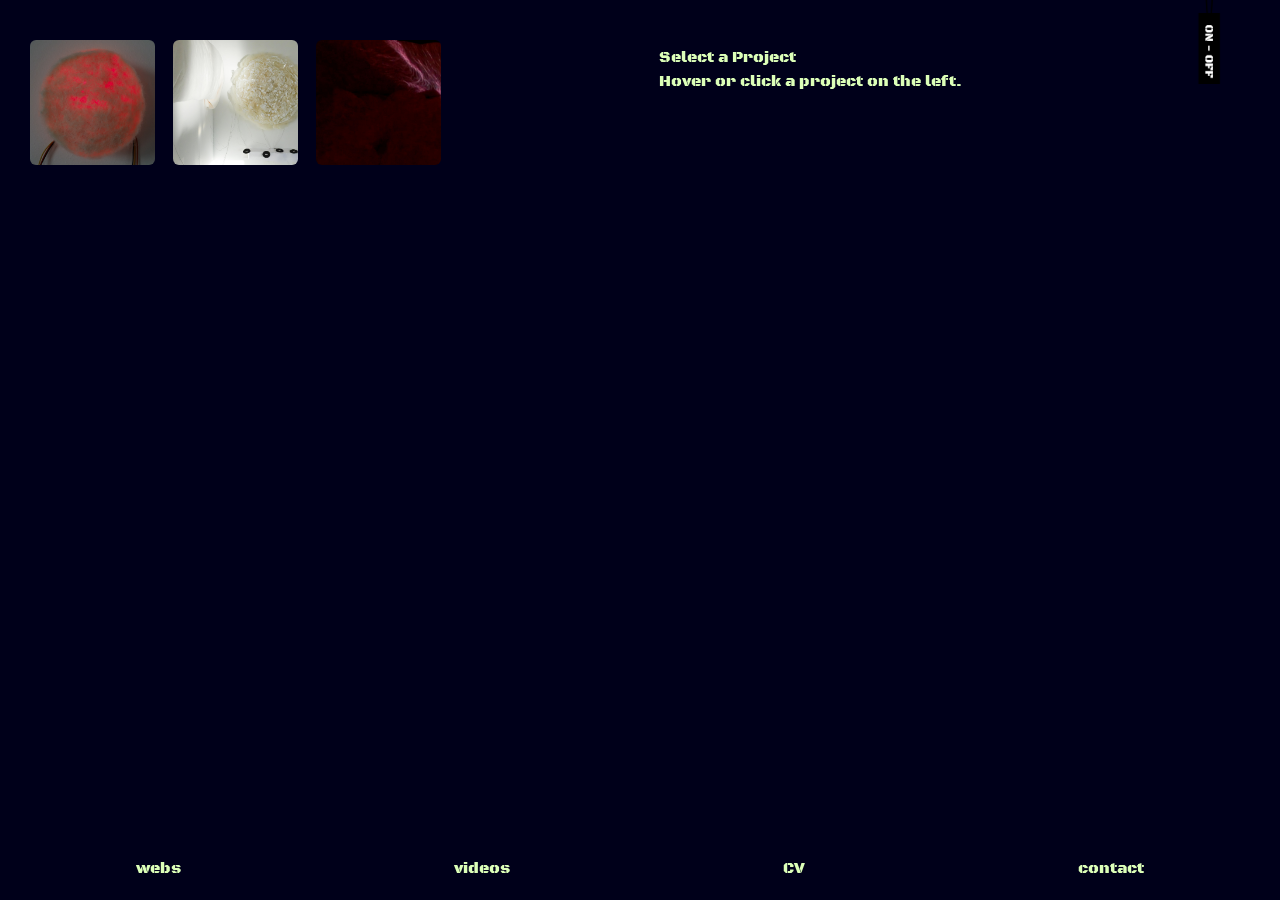
==== index.html @ 19d329a0 "Adding Works" ====
<!DOCTYPE html>
<html lang="en">
<head>
    <meta charset="UTF-8" />
    <meta name="viewport" content="width=device-width, initial-scale=1.0" />
    <title>Berit’s Web</title>

    <!-- Google fonts -->
    <link href="https://fonts.googleapis.com/css2?family=Merriweather:wght@400;700&family=Open+Sans:wght@400;700&display=swap" rel="stylesheet">

    <!-- CSS files -->
    <link rel="stylesheet" href="base.css">
    <link rel="stylesheet" href="layout.css">
    <link rel="stylesheet" href="effect.css">
    <link rel="stylesheet" href="theme.css">

    <style>
      body {
        margin: 0;
        overflow: hidden;
      }
    </style>
</head>

<body>

    <!-- 背景图（永远在底层） -->
    <img id="bg-image" src="img/IMG_7069.jpeg" alt="background">
    <div id="bg-gradient"></div>

    <!-- Theme Switch -->
    <img src="img/On-Off.png" id="switch" alt="theme-switch">

    <!-- MAIN GAME UI -->
    <div class="main-container">

        <!-- LEFT PROJECT GRID -->
        <div class="left-panel" id="projectGrid"></div>

        <!-- RIGHT DETAIL PANEL -->
        <div class="right-panel">
            <div class="project-title" id="detailTitle">Select a Project</div>
            <div class="project-date" id="detailDate"></div>
            <div class="project-desc" id="detailDesc">Hover or click a project on the left.</div>
            <img id="detailImg" class="preview-img" style="display:none;">
            <a id="detailBtn" class="enter-button" href="#" style="display:none;">Access Project</a>
        </div>

    </div>

    <!-- Bottom Link Section -->
    <div class="link-container">

      <div class="link-item" id="webs">
        <a href="#">webs</a>
        <div class="tooltip">
          <a href="https://berit252.github.io/SPW/" target="_blank">SPW 1.1</a><br>
          <a href="https://berit252.github.io/SPW2.0/" target="_blank">SPW 2.0</a>
        </div>
      </div>

      <div class="link-item" id="videos">
        <a href="#">videos</a>
        <div class="tooltip">
          <a href="https://www.youtube.com/channel/UCR7-zHbCSnKEdc8faRAZ83A" target="_blank">youtube</a><br>
          <a href="https://space.bilibili.com/38318239" target="_blank">bilibili</a><br>
          <a href="https://www.xiaohongshu.com/user/profile/5f3f89a4000000000101ed42" target="_blank">red</a>
        </div>
      </div>

      <div class="link-item"><a href="indexCV.html">CV</a></div>
      <div class="link-item"><a href="contact.html">contact</a></div>

    </div>

    <!-- Light/Dark Switch Script -->
    <script>
      const switchBtn = document.getElementById('switch');
      switchBtn.addEventListener('click', () => {
        const html = document.documentElement;
        const current = html.getAttribute('data-theme');

        html.setAttribute('data-theme', current === 'light' ? 'dark' : 'light');

        switchBtn.style.transition = "transform 0.25s ease";
        switchBtn.style.transform = "translateY(16px)";
        setTimeout(() => switchBtn.style.transform = "translateY(0)", 250);
      });
    </script>

    <!-- PROJECT LIST SCRIPT -->
    <script>
        const projects = [
            {
                title: "Close Up A Bit",
                date: "10.2023",
                desc: "Communicate with me here without words,<br>just get closer.",
                thumb: "img/C021.jpeg",
                preview: "img/C021.jpeg",
                url: "./DetailPages/CloseUpABit.html"
            },
            {
                title: "The Same Underneath",
                date: "09.2023",
                desc: "An installation using ANS's structure as inspiration.",
                thumb: "img/C026.jpg",
                preview: "img/C022.jpg",
                url: "./DetailPages/TheSameUnderneath.html"
            },
            {
                title: "Flow",
                date: "09.2023",
                desc: "An experimental video.",
                thumb: "img/C023.jpg",
                preview: "img/C027.jpg",
                url: "./DetailPages/Flow.html"
            }
        ];

        const grid = document.getElementById("projectGrid");

        projects.forEach((p, index) => {
            const div = document.createElement("div");
            div.className = "project-slot";
            div.innerHTML = `<img src="${p.thumb}">`;
            div.onmouseover = () => showDetails(index);
            div.onclick = () => showDetails(index);
            grid.appendChild(div);
        });

        function showDetails(i) {
            const p = projects[i];
            detailTitle.innerHTML = p.title;
            detailDate.innerHTML = p.date;
            detailDesc.innerHTML = p.desc;
            detailImg.src = p.preview;

            detailImg.style.display = "block";
            detailBtn.style.display = "inline-block";
            detailBtn.href = p.url;
        }
    </script>

</body>
</html>
---- base.css ----
@font-face {
  font-family: 'BlackOpsOne';
  src: url('Black_Ops_One/BlackOpsOne-Regular.ttf') format('truetype');
}

/* --- Reset & 基础排版 --- */
*,
*::before,
*::after {
  box-sizing: border-box;
  margin: 0;
  padding: 0;
}

html, body {
  width: 100%;
  height: 100%;
  font-family: 'BlackOpsOne', 'Open Sans', sans-serif;
  line-height: 1.5;
  overflow-x: hidden;
  color: var(--text-color);
  background-color: var(--bg-color);
}

/* --- 全局媒体格式 --- */
img, video, canvas {
  display: block;
  max-width: 100%;
  height: auto;
}

/* --- 链接 & 按钮基础样式 --- */
a {
  text-decoration: none;
  color: inherit;
}

button {
  background: none;
  border: none;
  cursor: pointer;
  font: inherit;
}

/* --- 列表基础样式 --- */
ul, ol {
  list-style: none;
}

/* --- 输入框基础样式（来自 CV & Contact 页） --- */
input, textarea {
  width: 90%;
  padding: 10px;
  border: 1px solid #ddd;
  border-radius: 5px;
  margin: 10px auto 0;
  display: block;
  box-sizing: border-box;
}

/* --- 全局段落样式 --- */
p {
  margin: 10px 0;
}

/* --- CSS 变量占位（主题色放入 theme.css） --- */
:root {
  --bg-color: #00001a;
  --text-color: #dcffb8;
  --frame-color: #dcffb8;
}
---- layout.css ----
/* ==========================================
   layout.css — 全站布局、尺寸、定位
   ========================================== */

/* ------- 页面 & 背景布局 ------- */

html, body {
  width: 100%;
  height: 100%;
  overflow: hidden;   /* 阻止页面拖动 */
  position: relative;
}

/* 背景图（最底层） */
#bg-image {
  position: fixed;
  top: 0;
  left: 0;
  width: 100%;
  height: 100%;
  object-fit: cover;
  z-index: -3;   /* 最底层 */
  pointer-events: none;
}

/* 左暗右亮渐变叠层（在背景图上方） */
#bg-gradient {
  position: fixed;
  top: 0;
  left: 0;
  width: 100%;
  height: 100%;
  background: linear-gradient(
    to right,
    var(--gradient-dark) 0%,
    var(--gradient-mid) 40%,
    var(--gradient-light) 100%
  );
  z-index: -2;      
  pointer-events: none;
}

/* ------- 首页主容器结构 ------- */

.main-container {
  position: absolute;
  top: 0;
  left: 0;

  width: 100%;
  height: 100vh;

  display: flex;

  /* 使用主题变量控制透明度与blur（从 theme.css 获取） */
  background-color: var(--main-container-bg);
  backdrop-filter: blur(var(--main-container-blur));

  z-index: 0;    /* 不能高于背景渐变 */
  overflow: hidden; /* 禁止拖动内部内容 */
}

/* LEFT PANEL */
.left-panel {
  width: 48%;
  height: 100%;
  padding: 40px 30px;
  overflow-y: auto;
  display: grid;
  grid-template-columns: repeat(4, 1fr);
  gap: 18px;
}

/* project slot */
.project-slot {
  width: 100%;
  aspect-ratio: 1 / 1;
  position: relative;
  overflow: hidden;
  border-radius: 6px;
}

.project-slot img {
  width: 100%;
  height: 100%;
  object-fit: cover;
}

/* RIGHT PANEL */
.right-panel {
  width: 52%;
  height: 100%;
  padding: 45px;
  display: flex;
  flex-direction: column;
}

/* ------- 顶部固定按钮（始终可点击） ------- */

#switch {
  position: fixed;
  top: -2%;
  right: 20px;
  width: 8%;
  cursor: pointer;
  z-index: 999;   /* 永远在最上层，可互动 */
  pointer-events: auto;
}

/* ------- 导航链接布局 ------- */

.link-container {
  display: flex;
  justify-content: space-around;
  align-items: center;
  position: fixed;
  bottom: 20px;
  width: 100%;
  z-index: 20;
}

.link-item {
  flex-grow: 1;
  text-align: center;
  position: relative;
  display: inline-block;
}

/* ------- CV 页面部分布局 ------- */

.contact-body {
  display: flex;
  justify-content: center;
  align-items: center;
  min-height: 100vh;
}

.contact-container {
  width: 90%;
  max-width: 600px;
  padding: 20px;
  text-align: center;
  z-index: 9;
}

.artist-portrait {
  max-width: 200px;
  height: 200px;
  margin: 20px auto;
  border-radius: 50%;
}

.contactways {
  position: fixed;
  bottom: 0;
  left: 1%;
  width: 50%;
  font-size: 12px;
}

/* ------- mobile 首页布局 ------- */

.mobile-container,
.container {
  text-align: center;
  position: absolute;
  top: 50%;
  left: 50%;
  transform: translate(-50%, -50%);
}

.instructions {
  position: absolute;
  top: 2%;
  left: 50%;
  transform: translateX(-50%);
  font-size: 10px;
  opacity: 0.5;
}

.overlay {
  position: absolute;
  top: 0;
  left: 0;
  width: 100%;
  height: 100%;
}
---- effect.css ----
/* ================================
   effects.css — 交互、动画、hover 效果
   ================================ */

/* --- 图片组：绿色闪光边框 --- */
@keyframes blinkBorder {
  0%, 12%, 50%, 95% { border-color: transparent; }
  10%, 45%, 75%, 97% { border-color: var(--frame-color); }
  100% { border-color: var(--frame-color); }
}

.image-group {
  border: 2px solid transparent;
  border-radius: 2px;
  overflow: hidden;
  transition: border-color 0.4s ease;
}

.image-group:hover {
  animation: blinkBorder 0.4s forwards;
}

/* --- 图片 hover 略微放大 --- */
.project-slot img,
.image-group img {
  transition: opacity 0.2s ease, transform 0.2s ease;
}

.project-slot:hover img,
.image-group:hover img {
  opacity: 1;
  transform: scale(1.03);
}

/* --- Info 文本出现动画（你原本的 slideUp） --- */
@keyframes slideUp {
  from {
    opacity: 0;
    transform: translateY(-40px);
  }
  to {
    opacity: 1;
    transform: translateY(0);
  }
}

.image-group .info {
  animation: slideUp 0.4s ease-out forwards;
}

/* 鼠标 hover 后 info 出现 */
.image-group:hover .info {
  display: block;
}

/* --- Tooltip hover 显示效果（links.css） --- */
.tooltip {
  display: none;
  opacity: 1;
  transition: opacity 0.2s ease;
}

#webs:hover .tooltip,
#videos:hover .tooltip,
.tooltip:hover {
  display: block;
}

/* --- 页面切换放大淡出动画（growAndFade） --- */
@keyframes growAndFade {
  to {
    transform: scale(1.8);
    opacity: 0;
    visibility: hidden;
  }
}

.animating {
  animation: growAndFade 0.3s forwards;
}

/* --- Mobile 首页的淡入淡出 --- */
.hidden {
  opacity: 0;
  transition: opacity 0.5s ease;
}

/* --- mobile overlay blur 过渡 --- */
.overlay {
  backdrop-filter: blur(8px);
  transition: backdrop-filter 0.3s ease;
}
---- theme.css ----
/* ===========================================
   theme.css — 全站色彩主题 & 模式切换
   =========================================== */

/* --- 默认主题（Dark Mode） --- */
:root {
  /* 背景与容器 */
  --bg-color: #00001a;
  --bg-overlay: rgba(0, 0, 26, 0.9);

  --main-container-bg: rgba(0, 0, 0, 0);   /* 深色模式：略暗的面板 */
  --main-container-blur: 0px;

  /* 文本与边框 */
  --text-color: #dcffb8;
  --text-subtle: rgba(220, 255, 184, 0.65);

  --frame-color: #dcffb8;       /* 绿色闪框 */
  --frame-hover-color: #f1ffd4; /* hover 更亮 */

  --panel-bg: rgba(0, 0, 0, 0.25);
  --panel-border: rgba(255, 255, 255, 0.15);

  --link-color: #dcffb8;
  --tooltip-bg: rgba(0, 0, 0, 0.20);

  --button-bg: rgba(255, 255, 255, 0.20);
  --button-bg-hover: rgba(255, 255, 255, 0.35);

  --border-light: rgba(255,255,255,0.25);
  --border-heavy: rgba(255,255,255,0.50);

  --preview-shadow: rgba(255,255,255,0.15);

  /* 背景右亮左暗的渐变 */
  --gradient-dark: rgba(0,0,0,0.45);
  --gradient-mid: rgba(0,0,0,0.20);
  --gradient-light: rgba(0,0,0,0.00);
}

/* ============================================================
   Light Theme
   当 <html data-theme="light"> 时启用
   ============================================================ */
html[data-theme="light"] {
  /* 背景与容器 */
  --bg-color: #fafafa;
  --bg-overlay: rgba(255, 255, 255, 0.85);

  --main-container-bg: rgba(255,255,255,0.30);  /* 亮色模式：更亮的面板 */
  --main-container-blur: 0px;

  /* 文本与边框 */
  --text-color: #1a1a1a;
  --text-subtle: rgba(0, 0, 0, 0.6);

  --frame-color: #00b35a;
  --frame-hover-color: #00d26f;

  --panel-bg: rgba(255, 255, 255, 0.7);
  --panel-border: rgba(0, 0, 0, 0.15);

  --link-color: #007bff;
  --tooltip-bg: rgba(0, 0, 0, 0.1);

  --button-bg: rgba(0,0,0,0.10);
  --button-bg-hover: rgba(0,0,0,0.20);

  --border-light: rgba(0,0,0,0.25);
  --border-heavy: rgba(0,0,0,0.50);

  --preview-shadow: rgba(0,0,0,0.25);

  --gradient-dark: rgba(255,255,255,0.80);
  --gradient-mid: rgba(255,255,255,0.45);
  --gradient-light: rgba(255,255,255,0.10);
}

/* ============================================================
   背景渐变（左暗右亮）— 可被任意页面引用
   ============================================================ */
.bg-gradient-overlay {
  position: fixed;
  top: 0;
  left: 0;
  width: 100%;
  height: 100%;
  pointer-events: none;
  z-index: -1;

  background: linear-gradient(
    to right,
    var(--gradient-dark) 0%,
    var(--gradient-mid) 40%,
    var(--gradient-light) 100%
  );
}
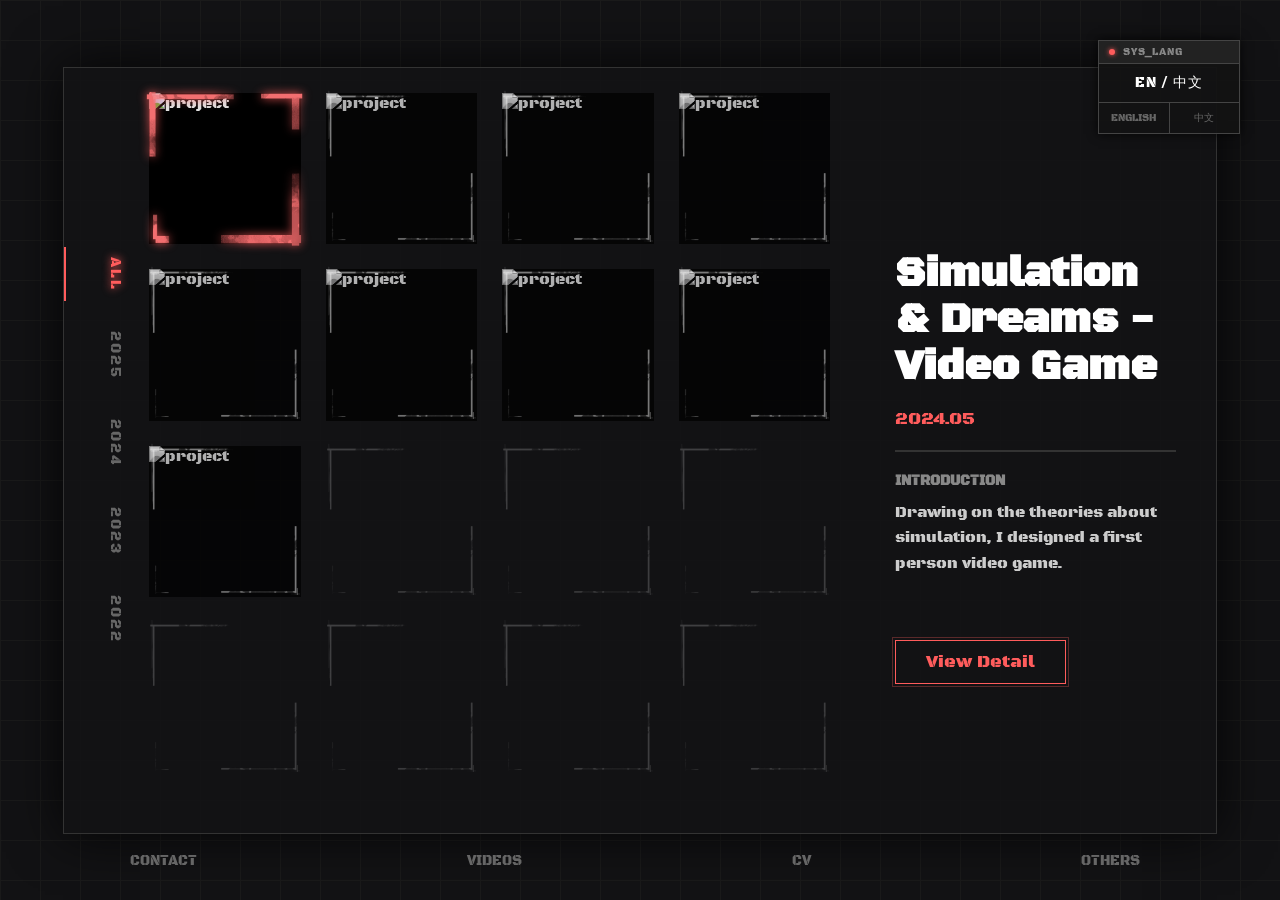
==== commit 8ac0e092: "Totally Renew" ====
--- a/index.html
+++ b/index.html
@@ -1,145 +1,90 @@
-<!DOCTYPE html>
-<html lang="en">
-<head>
-    <meta charset="UTF-8" />
-    <meta name="viewport" content="width=device-width, initial-scale=1.0" />
-    <title>Berit’s Web</title>
-
-    <!-- Google fonts -->
-    <link href="https://fonts.googleapis.com/css2?family=Merriweather:wght@400;700&family=Open+Sans:wght@400;700&display=swap" rel="stylesheet">
-
-    <!-- CSS files -->
-    <link rel="stylesheet" href="base.css">
-    <link rel="stylesheet" href="layout.css">
-    <link rel="stylesheet" href="effect.css">
-    <link rel="stylesheet" href="theme.css">
-
-    <style>
-      body {
-        margin: 0;
-        overflow: hidden;
-      }
-    </style>
-</head>
-
-<body>
-
-    <!-- 背景图（永远在底层） -->
-    <img id="bg-image" src="img/IMG_7069.jpeg" alt="background">
-    <div id="bg-gradient"></div>
-
-    <!-- Theme Switch -->
-    <img src="img/On-Off.png" id="switch" alt="theme-switch">
-
-    <!-- MAIN GAME UI -->
-    <div class="main-container">
-
-        <!-- LEFT PROJECT GRID -->
-        <div class="left-panel" id="projectGrid"></div>
-
-        <!-- RIGHT DETAIL PANEL -->
-        <div class="right-panel">
-            <div class="project-title" id="detailTitle">Select a Project</div>
-            <div class="project-date" id="detailDate"></div>
-            <div class="project-desc" id="detailDesc">Hover or click a project on the left.</div>
-            <img id="detailImg" class="preview-img" style="display:none;">
-            <a id="detailBtn" class="enter-button" href="#" style="display:none;">Access Project</a>
-        </div>
-
-    </div>
-
-    <!-- Bottom Link Section -->
-    <div class="link-container">
-
-      <div class="link-item" id="webs">
-        <a href="#">webs</a>
-        <div class="tooltip">
-          <a href="https://berit252.github.io/SPW/" target="_blank">SPW 1.1</a><br>
-          <a href="https://berit252.github.io/SPW2.0/" target="_blank">SPW 2.0</a>
-        </div>
-      </div>
-
-      <div class="link-item" id="videos">
-        <a href="#">videos</a>
-        <div class="tooltip">
-          <a href="https://www.youtube.com/channel/UCR7-zHbCSnKEdc8faRAZ83A" target="_blank">youtube</a><br>
-          <a href="https://space.bilibili.com/38318239" target="_blank">bilibili</a><br>
-          <a href="https://www.xiaohongshu.com/user/profile/5f3f89a4000000000101ed42" target="_blank">red</a>
-        </div>
-      </div>
-
-      <div class="link-item"><a href="indexCV.html">CV</a></div>
-      <div class="link-item"><a href="contact.html">contact</a></div>
-
-    </div>
-
-    <!-- Light/Dark Switch Script -->
-    <script>
-      const switchBtn = document.getElementById('switch');
-      switchBtn.addEventListener('click', () => {
-        const html = document.documentElement;
-        const current = html.getAttribute('data-theme');
-
-        html.setAttribute('data-theme', current === 'light' ? 'dark' : 'light');
-
-        switchBtn.style.transition = "transform 0.25s ease";
-        switchBtn.style.transform = "translateY(16px)";
-        setTimeout(() => switchBtn.style.transform = "translateY(0)", 250);
-      });
-    </script>
-
-    <!-- PROJECT LIST SCRIPT -->
-    <script>
-        const projects = [
-            {
-                title: "Close Up A Bit",
-                date: "10.2023",
-                desc: "Communicate with me here without words,<br>just get closer.",
-                thumb: "img/C021.jpeg",
-                preview: "img/C021.jpeg",
-                url: "./DetailPages/CloseUpABit.html"
-            },
-            {
-                title: "The Same Underneath",
-                date: "09.2023",
-                desc: "An installation using ANS's structure as inspiration.",
-                thumb: "img/C026.jpg",
-                preview: "img/C022.jpg",
-                url: "./DetailPages/TheSameUnderneath.html"
-            },
-            {
-                title: "Flow",
-                date: "09.2023",
-                desc: "An experimental video.",
-                thumb: "img/C023.jpg",
-                preview: "img/C027.jpg",
-                url: "./DetailPages/Flow.html"
-            }
-        ];
-
-        const grid = document.getElementById("projectGrid");
-
-        projects.forEach((p, index) => {
-            const div = document.createElement("div");
-            div.className = "project-slot";
-            div.innerHTML = `<img src="${p.thumb}">`;
-            div.onmouseover = () => showDetails(index);
-            div.onclick = () => showDetails(index);
-            grid.appendChild(div);
-        });
-
-        function showDetails(i) {
-            const p = projects[i];
-            detailTitle.innerHTML = p.title;
-            detailDate.innerHTML = p.date;
-            detailDesc.innerHTML = p.desc;
-            detailImg.src = p.preview;
-
-            detailImg.style.display = "block";
-            detailBtn.style.display = "inline-block";
-            detailBtn.href = p.url;
-        }
-    </script>
-
-</body>
+<!DOCTYPE html>
+<html lang="en">
+<head>
+    <meta charset="UTF-8">
+    <meta name="viewport" content="width=device-width, initial-scale=1.0">
+    <title>Tactical Archive</title>
+    <script src="https://cdn.tailwindcss.com"></script>
+    
+    <link rel="preconnect" href="https://fonts.googleapis.com">
+    <link rel="preconnect" href="https://fonts.gstatic.com" crossorigin>
+    <link href="https://fonts.googleapis.com/css2?family=Black+Ops+One&family=Noto+Sans+SC:wght@100..900&display=swap" rel="stylesheet">
+    
+    <link rel="stylesheet" href="styles.css">
+</head>
+
+<body class="lang-en"> <div id="language-tag">
+        <div class="tag-header">
+            <div class="led-light"></div>
+            <span class="tag-title">SYS_LANG</span>
+        </div>
+        <div class="tag-display" id="current-lang-display">EN / 中文</div>
+        <div class="tag-controls">
+            <button class="lang-btn" data-lang="en">ENGLISH</button>
+            <div class="divider"></div>
+            <button class="lang-btn" data-lang="zh">中文</button>
+        </div>
+    </div>
+
+    <div id="app-container">
+        
+        <div id="bg-overlay"></div>
+
+        <aside id="sidebar">
+            <div class="year-filter active" data-year="All" data-i18n="filter.all">ALL</div>
+            <div class="year-filter" data-year="2025">2025</div>
+            <div class="year-filter" data-year="2024">2024</div>
+            <div class="year-filter" data-year="2023">2023</div>
+            <div class="year-filter" data-year="2022">2022</div>
+        </aside>
+
+        <section id="work-grid-area">
+            </section>
+
+        <section id="detail-panel">
+            <div id="detail-content">
+                <h1 id="work-title">SELECT WORK</h1>
+                <p id="work-time">TIME_STAMP</p>
+                
+                <div class="divider-line"></div>
+
+                <h2 class="section-label" data-i18n="label.intro">Introduction</h2>
+                <div id="work-intro-text">
+                    </div>
+            </div>
+            
+            <button id="view-detail-btn">
+                <span data-i18n="btn.view">View Detail</span>
+                <div class="btn-frame"></div>
+            </button>
+        </section>
+
+    </div>
+
+    <nav id="footer-nav">
+        <a href="mailto:your.email@example.com" class="footer-btn" data-i18n="nav.contact">Contact</a>
+
+        <div class="nav-group">
+            <span class="footer-btn" data-i18n="nav.video">Videos</span>
+            <div class="popup-menu">
+                <a href="https://www.youtube.com/" target="_blank" class="popup-link">YOUTUBE</a>
+                <a href="https://www.bilibili.com/" target="_blank" class="popup-link">BILIBILI</a>
+            </div>
+        </div>
+        
+        <a href="indexCV.html" class="footer-btn" data-i18n="nav.cv">CV</a>
+
+        <div class="nav-group">
+            <span class="footer-btn" data-i18n="nav.other">Others</span>
+            <div class="popup-menu">
+                <a href="https://berit252.github.io/SPW/" target="_blank" class="popup-link">SPW 1.1</a>
+                <a href="https://berit252.github.io/SPW2.0/" target="_blank" class="popup-link">SPW 2.0</a>
+                <a href="https://berittang252.artstation.com/" target="_blank" class="popup-link">ArtStation</a>
+            </div>
+        </div>
+    </nav>
+
+    <script src="script.js"></script>
+
+</body>
 </html>
--- a/styles.css
+++ b/styles.css
@@ -0,0 +1,450 @@
+:root {
+    --bg-color: #121214;
+    --text-primary: #e0e0e0;
+    --accent-red: #ff5c5c; /* Matches your red border */
+    --accent-gray: #555;
+    
+    /* Fonts from your screenshot */
+    --font-en: "Black Ops One", system-ui;
+    --font-zh: "Noto Sans SC", sans-serif;
+}
+
+/* Base Settings */
+body {
+    background-color: var(--bg-color);
+    /* Subtle grid texture background */
+    background-image: linear-gradient(#1a1a1a 1px, transparent 1px), linear-gradient(90deg, #1a1a1a 1px, transparent 1px);
+    background-size: 40px 40px;
+    color: var(--text-primary);
+    overflow: hidden;
+    height: 100vh;
+    display: flex;
+    justify-content: center;
+    align-items: center;
+    user-select: none;
+    margin: 0;
+}
+
+/* Font Switching Logic */
+body.lang-en { font-family: var(--font-en); }
+body.lang-zh { font-family: var(--font-zh); font-weight: 300; }
+
+/* --- Draggable Language Tag (Rectangular HUD) --- */
+#language-tag {
+    position: fixed;
+    top: 40px;
+    right: 40px;
+    width: 140px;
+    background: rgba(20, 20, 20, 0.95);
+    border: 1px solid #444;
+    z-index: 1000;
+    cursor: move;
+    padding: 0;
+    box-shadow: 0 0 10px rgba(0,0,0,0.8);
+}
+
+.tag-header {
+    background: #222;
+    padding: 5px 10px;
+    display: flex;
+    align-items: center;
+    gap: 8px;
+    border-bottom: 1px solid #444;
+}
+
+.led-light {
+    width: 6px; height: 6px;
+    background-color: var(--accent-red);
+    border-radius: 50%;
+    box-shadow: 0 0 5px var(--accent-red);
+}
+
+.tag-title {
+    font-family: var(--font-en); /* Always English for system label */
+    font-size: 10px;
+    color: #888;
+    letter-spacing: 1px;
+}
+
+.tag-display {
+    text-align: center;
+    padding: 10px 0;
+    font-size: 14px;
+    color: #fff;
+    letter-spacing: 1px;
+}
+
+.tag-controls {
+    display: flex;
+    border-top: 1px solid #444;
+}
+
+.lang-btn {
+    flex: 1;
+    background: none;
+    border: none;
+    color: #666;
+    padding: 8px 0;
+    font-size: 10px;
+    cursor: pointer;
+    transition: 0.2s;
+    font-family: var(--font-en);
+}
+
+.lang-btn:hover {
+    background: rgba(255, 92, 92, 0.2);
+    color: #fff;
+}
+
+.divider { width: 1px; background: #444; }
+
+/* --- Background Layer --- */
+#bg-overlay {
+    position: absolute;
+    top: 0;
+    left: 0;
+    width: 100%;
+    height: 100%;
+    z-index: -1; /* Puts it behind the text/grid */
+    background-size: cover;
+    background-position: center;
+    background-repeat: no-repeat;
+    opacity: 0.2; /* Low opacity so it doesn't clash with text */
+    transition: background-image 0.5s ease-in-out, opacity 0.3s;
+    filter: blur(2px); /* Optional: slight blur for depth */
+}
+
+/* --- Main Container --- */
+#app-container {
+    display: flex;
+    width: 90vw;
+    height: 85vh;
+    max-width: 1400px;
+    position: relative;
+    overflow: hidden; /* Keeps the image inside the rounded corners if any */
+    background: rgba(18, 18, 20, 0.8); /* Slight tint on top of image */
+    box-shadow: 0 0 50px rgba(0,0,0,0.8);
+    border: 1px solid #333;
+    min-height: 600px;
+}
+
+/* --- Sidebar (Filters) --- */
+#sidebar {
+    width: 60px;
+    display: flex;
+    flex-direction: column;
+    justify-content: center;
+    gap: 20px;
+}
+
+.year-filter {
+    writing-mode: vertical-rl;
+    text-orientation: mixed;
+    font-size: 14px;
+    color: #666;
+    cursor: pointer;
+    transition: 0.3s;
+    letter-spacing: 2px;
+    padding: 10px 0;
+    font-family: var(--font-en); /* Keep numbers in Black Ops One */
+}
+
+.year-filter.active {
+    color: var(--accent-red);
+    text-shadow: 0 0 8px var(--accent-red);
+    border-left: 2px solid var(--accent-red);
+}
+
+/* --- Grid Area (Inventory) --- */
+#work-grid-area {
+    flex: 0 0 60%; 
+    padding: 20px;
+    display: grid;
+    grid-template-columns: repeat(4, 1fr);
+    /* 移除固定的 grid-template-rows，让它自动流动 */
+    grid-auto-rows: min-content; 
+    gap: 15px;
+    
+    /* 新增：限制最大宽度，防止宽屏下格子变得巨大导致高度溢出 */
+    max-width: 900px; 
+    margin: 0 auto; /* 居中 */
+
+    /* 新增：确保高度溢出时显示滚动条，而不是被切掉 */
+    height: 100%; 
+    overflow-y: auto; 
+    overflow-x: hidden;
+    
+    /* 增加底部内边距，防止最后一个格子贴底太紧 */
+    padding-bottom: 60px; 
+}
+
+/* --- 自定义滚动条样式 (和谐版 - 中性科技灰) --- */
+#work-grid-area::-webkit-scrollbar {
+    width: 6px; /* 保持纤细 */
+}
+/* 滚动槽背景 - 几乎透明 */
+#work-grid-area::-webkit-scrollbar-track {
+    background: rgba(255, 255, 255, 0.02);
+    border-radius: 3px;
+}
+/* 滚动滑块 - 非常暗淡的红色，不抢眼 */
+#work-grid-area::-webkit-scrollbar-thumb {
+    /* 使用你的主题红，但是透明度极低 (0.2) */
+    background: rgba(255, 92, 92, 0.2); 
+    border-radius: 3px;
+    transition: background 0.3s;
+}
+
+/* 鼠标悬停时 - 稍微变亮一点，但仍然克制 (0.5) */
+#work-grid-area::-webkit-scrollbar-thumb:hover {
+    background: rgba(255, 92, 92, 0.5);
+}
+
+/* Card Structure */
+.work-card {
+    position: relative;
+    width: 100%;
+    padding-top: 100%; /* Square aspect ratio */
+    cursor: pointer;
+}
+
+/* Inner Content */
+.work-card-inner {
+    position: absolute;
+    top: 5px; left: 5px; right: 5px; bottom: 5px; /* Spacing for border */
+    overflow: hidden;
+    background: #000;
+    opacity: 0.7;
+    transition: opacity 0.3s;
+}
+
+.work-card-inner img {
+    width: 100%; height: 100%;
+    object-fit: cover;
+    filter: grayscale(100%) contrast(1.2);
+    transition: 0.3s;
+}
+
+/* --- CUSTOM PNG BORDERS --- */
+.border-layer {
+    position: absolute;
+    top: 0; left: 0; width: 100%; height: 100%;
+    pointer-events: none;
+    z-index: 10;
+    background-size: 100% 100%;
+    background-repeat: no-repeat;
+    transition: opacity 0.2s;
+}
+
+/* 1. Default Border (White) */
+.border-default {
+    background-image: url('img/IMG_7396.PNG'); 
+    opacity: 0.5;
+}
+
+/* 2. Active Border (Red) */
+.border-active {
+    background-image: url('img/IMG_7395.PNG');
+    opacity: 0;
+    filter: drop-shadow(0 0 5px var(--accent-red));
+}
+
+/* Hover/Active States */
+.work-card:hover .border-default, .work-card.active .border-default { opacity: 0; }
+.work-card:hover .border-active, .work-card.active .border-active { opacity: 1; }
+.work-card:hover img, .work-card.active img { filter: grayscale(0%); }
+.work-card:hover .work-card-inner, .work-card.active .work-card-inner { opacity: 1; }
+
+
+/* --- Detail Panel (Right Side) --- */
+#detail-panel {
+    flex: 1;
+    padding: 40px;
+    display: flex;
+    flex-direction: column;
+    justify-content: center;
+    text-align: left;
+}
+
+#work-title {
+    font-size: 42px;
+    line-height: 1.1;
+    color: #fff;
+    margin-bottom: 10px;
+    /* Font is inherited from body class */
+}
+
+#work-time {
+    font-family: var(--font-en); /* Time usually looks better in number font */
+    color: var(--accent-red);
+    font-size: 18px;
+    margin-bottom: 20px;
+}
+
+.divider-line {
+    width: 100%;
+    height: 2px;
+    background: #333;
+    margin-bottom: 20px;
+}
+
+.section-label {
+    font-size: 14px;
+    color: #888;
+    margin-bottom: 10px;
+    text-transform: uppercase;
+}
+
+#work-intro-text {
+    font-size: 16px;
+    line-height: 1.6;
+    color: #ccc;
+    margin-bottom: 40px;
+    min-height: 100px;
+    /* Font inherited from body */
+}
+
+/* Custom Detail Button */
+#view-detail-btn {
+    align-self: flex-start;
+    background: transparent;
+    border: 1px solid var(--accent-red);
+    color: var(--accent-red);
+    padding: 10px 30px;
+    font-size: 18px;
+    cursor: pointer;
+    position: relative;
+    font-family: inherit; /* Matches current lang */
+    transition: 0.3s;
+}
+
+#view-detail-btn:hover {
+    background: var(--accent-red);
+    color: #000;
+}
+
+/* Frame decoration for button (Optional, based on sketch) */
+.btn-frame {
+    position: absolute;
+    top: -4px; left: -4px; right: -4px; bottom: -4px;
+    border: 1px solid rgba(255, 92, 92, 0.3);
+    pointer-events: none;
+}
+
+/* --- Footer --- */
+#footer-nav {
+    position: fixed;
+    bottom: 30px;
+    width: 100%;
+    display: flex;
+    justify-content: space-around;
+    padding: 0 100px;
+}
+
+.footer-btn {
+    color: #666;
+    font-size: 14px;
+    cursor: pointer;
+    font-family: var(--font-en); /* Navigation implies system labels */
+    text-transform: uppercase;
+    transition: 0.3s;
+    text-decoration: none;
+}
+
+.footer-btn:hover {
+    color: var(--accent-red);
+    text-shadow: 0 0 5px var(--accent-red);
+}
+
+/* --- Dropdown/Popup Menu Logic --- */
+
+/* Wrapper for the button + menu */
+.nav-group {
+    position: relative;
+    display: flex;
+    align-items: center;
+    height: 100%;
+    cursor: pointer;
+    /* Added padding to increase hit area */
+    padding: 0 10px; 
+}
+
+/* The Floating Menu Box */
+.popup-menu {
+    position: absolute;
+    bottom: 100%; /* Positions it above the footer */
+    left: 50%;
+    /* Start closer to the text so the jump isn't as far */
+    transform: translateX(-50%) translateY(5px); 
+    
+    background: rgba(20, 20, 20, 0.98);
+    border: 1px solid #444;
+    min-width: 120px;
+    padding: 5px 0;
+    
+    opacity: 0; /* Hidden by default */
+    pointer-events: none; /* Cannot click when hidden */
+    transition: all 0.3s cubic-bezier(0.4, 0, 0.2, 1);
+    
+    box-shadow: 0 0 15px rgba(0, 0, 0, 0.8);
+    z-index: 200;
+}
+
+/* Show menu only when the 'active' class is added by JavaScript */
+.nav-group.active .popup-menu {
+    opacity: 1;
+    pointer-events: auto;
+    /* Move up into position */
+    transform: translateX(-50%) translateY(-10px); 
+}
+
+/* Keep the "VIDEOS" text glowing red while the menu is open */
+.nav-group.active .footer-btn {
+    color: var(--accent-red);
+    text-shadow: 0 0 5px var(--accent-red);
+}
+
+.nav-group:hover .footer-btn {
+    color: var(--accent-red);
+    text-shadow: 0 0 5px var(--accent-red);
+}
+
+/* --- THE FIX: THE INVISIBLE BRIDGE --- */
+/* This creates a transparent block below the menu that connects it to the button */
+.popup-menu::before {
+    content: '';
+    position: absolute;
+    top: 100%; /* Attached to the bottom of the menu */
+    left: 0;
+    width: 100%;
+    height: 30px; /* Extends down invisibly to cover the gap */
+    background: transparent;
+}
+
+/* Decorative arrow (Keep this as is) */
+.popup-menu::after {
+    content: '';
+    position: absolute;
+    bottom: -5px;
+    left: 50%;
+    transform: translateX(-50%) rotate(45deg);
+    width: 10px; height: 10px;
+    background: #222;
+    border-right: 1px solid #444;
+    border-bottom: 1px solid #444;
+}
+
+/* Links inside the popup */
+.popup-link {
+    display: block; /* 修改这里：强制居中 */
+    text-align: center; 
+    width: 100%; /* 确保占满容器宽度 */    
+    padding: 10px 0;
+    color: #888;
+    font-family: var(--font-en);
+    font-size: 12px;
+    text-decoration: none;
+    letter-spacing: 1px;
+    transition: 0.2s;
+    border-bottom: 0.8px solid #333;
+}
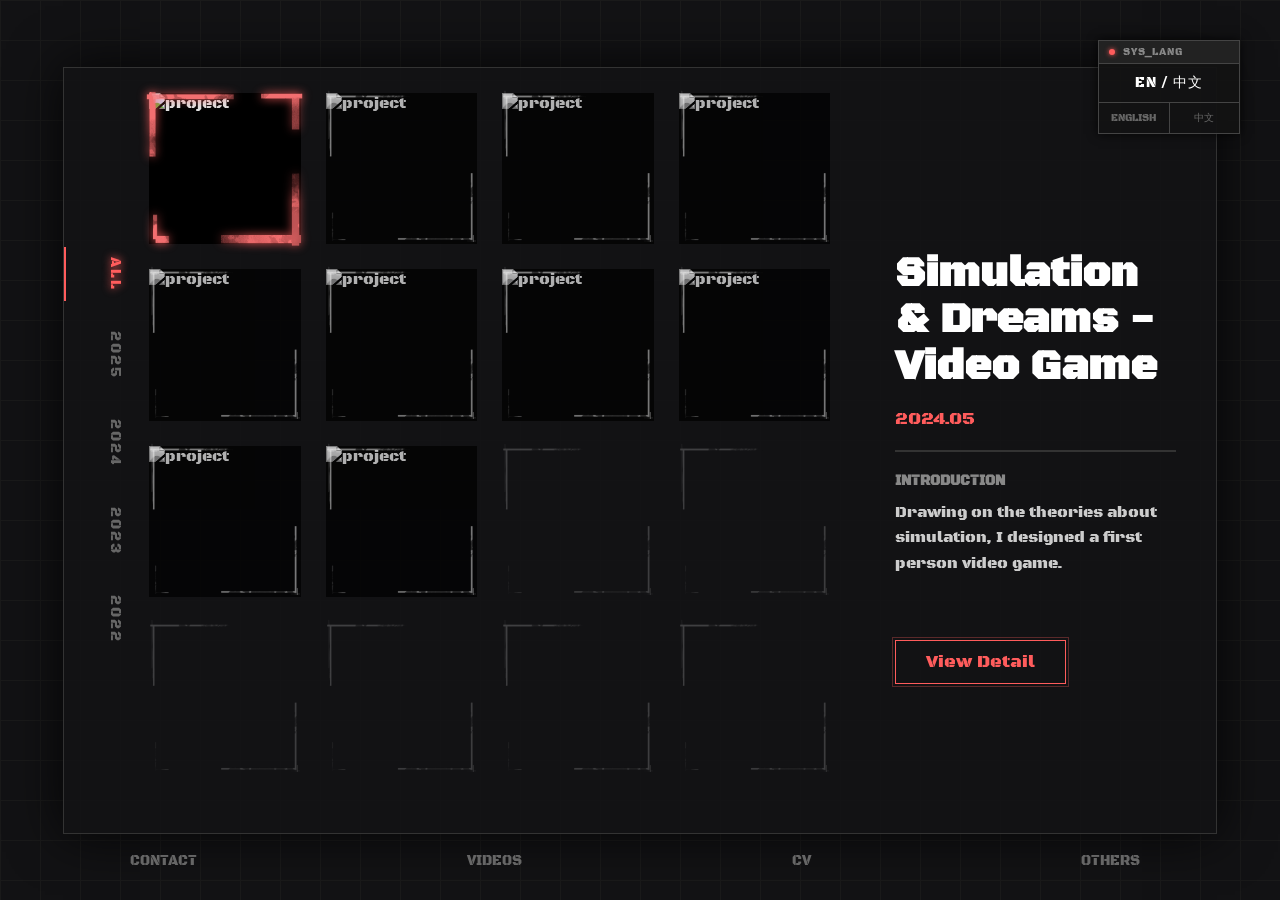
==== commit 590066ab: "Formative AssessmentUpdate" ====
--- a/index.html
+++ b/index.html
@@ -3,7 +3,7 @@
 <head>
     <meta charset="UTF-8">
     <meta name="viewport" content="width=device-width, initial-scale=1.0">
-    <title>Tactical Archive</title>
+    <title>Berit's Web</title>
     <script src="https://cdn.tailwindcss.com"></script>
     
     <link rel="preconnect" href="https://fonts.googleapis.com">
@@ -13,7 +13,18 @@
     <link rel="stylesheet" href="styles.css">
 </head>
 
-<body class="lang-en"> <div id="language-tag">
+<body class="lang-en"> 
+    
+    <div id="orientation-lock">
+        <div class="lock-content">
+            <div class="lock-icon">⟳</div>
+            <h2 class="lock-title">SYSTEM LOCKED</h2>
+            <p class="lock-msg">PLEASE ROTATE DEVICE<br>TO ACCESS ARCHIVE</p>
+            <div class="lock-scan-line"></div>
+        </div>
+    </div>
+
+    <div id="language-tag">
         <div class="tag-header">
             <div class="led-light"></div>
             <span class="tag-title">SYS_LANG</span>
@@ -87,4 +98,5 @@
     <script src="script.js"></script>
 
 </body>
-</html>+
+</html>
--- a/styles.css
+++ b/styles.css
@@ -447,4 +447,159 @@
     letter-spacing: 1px;
     transition: 0.2s;
     border-bottom: 0.8px solid #333;
+}
+
+/* =========================================
+   MOBILE ADAPTATION (移动端自适应系统)
+   ========================================= */
+
+/* 1. 竖屏锁定层样式 (默认不显示) */
+#orientation-lock {
+    display: none; /* 默认隐藏 */
+    position: fixed;
+    top: 0; left: 0;
+    width: 100vw; height: 100vh;
+    background-color: #000;
+    z-index: 9999; /* 确保在最顶层 */
+    flex-direction: column;
+    justify-content: center;
+    align-items: center;
+    text-align: center;
+    color: var(--accent-red);
+    font-family: var(--font-en);
+}
+
+.lock-icon {
+    font-size: 60px;
+    margin-bottom: 20px;
+    animation: rotateIcon 2s infinite linear;
+}
+
+.lock-title {
+    font-size: 24px;
+    letter-spacing: 2px;
+    margin-bottom: 10px;
+    border-bottom: 2px solid var(--accent-red);
+    padding-bottom: 5px;
+}
+
+.lock-msg {
+    font-family: var(--font-zh); /* 用无衬线字体更易读 */
+    font-size: 14px;
+    color: #666;
+    line-height: 1.5;
+}
+
+/* 简单的旋转动画 */
+@keyframes rotateIcon {
+    0% { transform: rotate(0deg); }
+    25% { transform: rotate(-90deg); } /* 模拟手机横过来 */
+    100% { transform: rotate(-90deg); }
+}
+
+/* 2. 【核心逻辑】检测竖屏手机 */
+/* 当屏幕宽度小于 768px 且处于竖屏状态时触发 */
+@media screen and (max-width: 768px) and (orientation: portrait) {
+    /* 显示锁定层 */
+    #orientation-lock {
+        display: flex;
+    }
+    
+    /* 隐藏页面所有其他内容，防止滚动或交互 */
+    #app-container, 
+    #language-tag, 
+    #footer-nav,
+    #bg-overlay {
+        display: none !important;
+    }
+}
+
+/* 3. 【核心逻辑】检测横屏手机 (适配与缩小) */
+/* 当高度很小(手机横屏通常高度<500px) 且 处于横屏状态时触发 */
+@media screen and (max-height: 500px) and (orientation: landscape) {
+    
+    /* --- A. 全局缩小 --- */
+    html {
+        font-size: 12px; /* 降低根字体大小，这会让所有 rem 单位变小 */
+    }
+
+    /* --- B. 容器适配 --- */
+    #app-container {
+        width: 100vw;       /* 占满整个屏幕宽度 */
+        height: 100vh;      /* 占满高度 */
+        max-width: none;    /* 移除最大宽度限制 */
+        border: none;       /* 移除边框以节省空间 */
+        box-shadow: none;
+        background: rgba(18, 18, 20, 0.95); /* 背景加深，防止杂乱 */
+    }
+
+    /* --- C. 布局调整 --- */
+    /* 侧边栏变窄 */
+    #sidebar {
+        width: 40px; 
+        gap: 10px;
+    }
+    .year-filter {
+        font-size: 10px; /* 字体更小 */
+        padding: 5px 0;
+    }
+
+    /* Grid 区域 */
+    #work-grid-area {
+        padding: 10px 10px 60px 10px; /* 底部留出空间给 footer */
+        gap: 8px;
+    }
+    /* 在手机小横屏上，4列可能太挤，改为 5列反而因为横屏更宽而合适，或者保持4列 */
+    /* 这里我们保持 4 列，但减小间距 */
+
+    /* 右侧详情栏 */
+    #detail-panel {
+        padding: 15px 20px 60px 20px; /* 上下左右留白减少 */
+        overflow-y: auto; /* 允许滚动 */
+    }
+
+    /* 字体缩放 */
+    #work-title { font-size: 24px; }
+    #work-time { font-size: 12px; margin-bottom: 10px; }
+    #work-intro-text { font-size: 12px; line-height: 1.4; }
+    
+    /* 按钮缩小 */
+    #view-detail-btn {
+        padding: 5px 15px;
+        font-size: 12px;
+        margin-top: 10px;
+    }
+
+    /* --- D. 语言标签调整 --- */
+    #language-tag {
+        top: 10px;
+        right: 10px;
+        width: 100px; /* 变小 */
+        transform: scale(0.8); /* 整体缩小 */
+        transform-origin: top right;
+    }
+
+    /* --- E. 底部导航栏调整 --- */
+    #footer-nav {
+        bottom: 0;
+        padding: 5px 0;
+        background: rgba(0, 0, 0, 0.8); /* 增加背景色防止文字看不清 */
+        border-top: 1px solid #333;
+        height: 35px;
+        align-items: center;
+    }
+    
+    .footer-btn {
+        font-size: 10px;
+    }
+    
+    /* 调整弹出菜单的位置，防止被切掉 */
+    .popup-menu {
+        bottom: 35px; /* 紧贴 footer 顶部 */
+        min-width: 90px;
+    }
+    .popup-link {
+        padding: 5px 0;
+        font-size: 10px;
+    }
 }
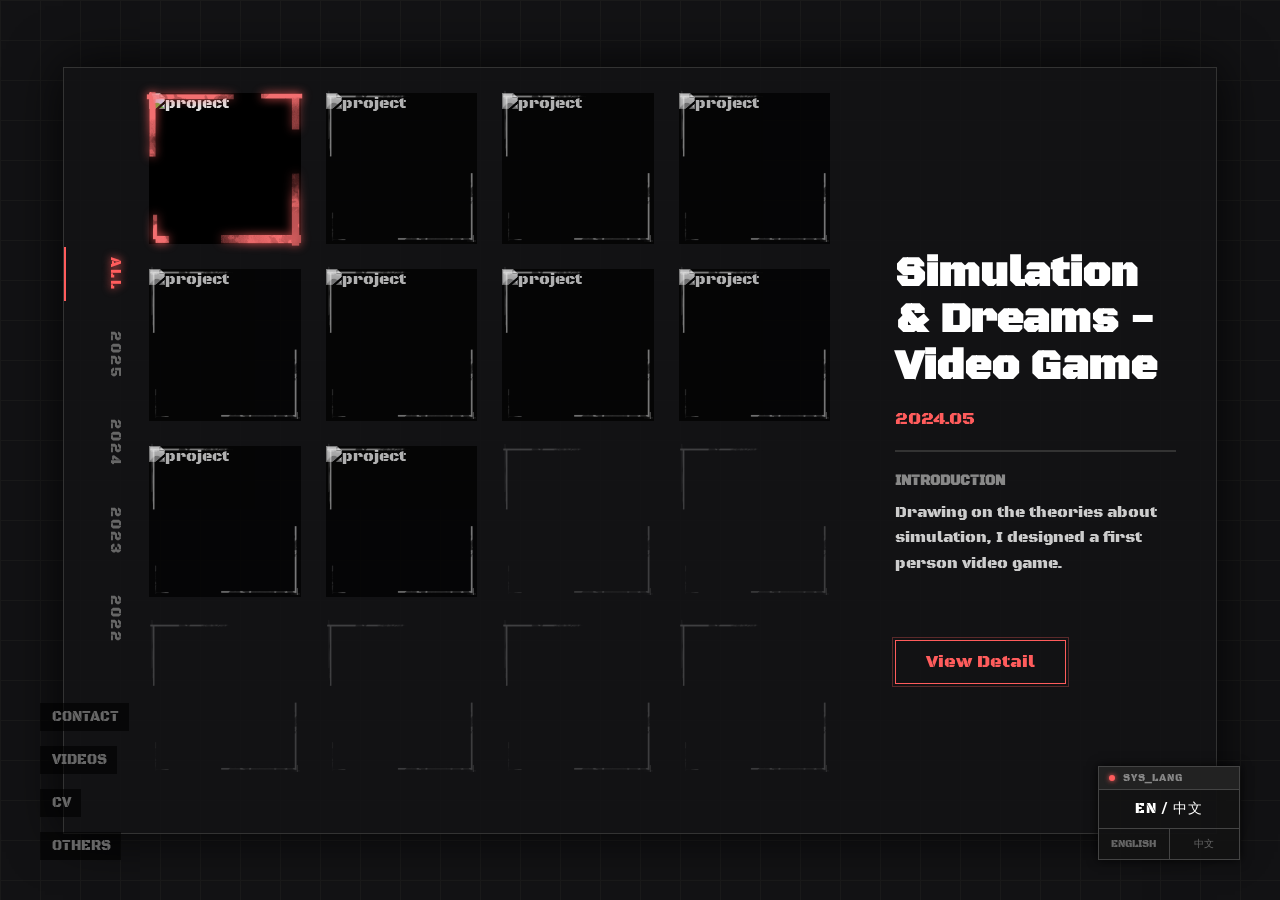
==== commit 6c2173f5: "mediaScreenUpdate" ====
--- a/index.html
+++ b/index.html
@@ -73,7 +73,7 @@
     </div>
 
     <nav id="footer-nav">
-        <a href="mailto:your.email@example.com" class="footer-btn" data-i18n="nav.contact">Contact</a>
+        <a href="#" id="contact-btn" class="footer-btn" data-i18n="nav.contact">Contact</a>
 
         <div class="nav-group">
             <span class="footer-btn" data-i18n="nav.video">Videos</span>
--- a/styles.css
+++ b/styles.css
@@ -32,12 +32,16 @@
 /* --- Draggable Language Tag (Rectangular HUD) --- */
 #language-tag {
     position: fixed;
-    top: 40px;
+    /* 移除 top */
+    top: auto; 
+    /* 修改为右下角 */
+    bottom: 40px; 
     right: 40px;
+    
     width: 140px;
     background: rgba(20, 20, 20, 0.95);
     border: 1px solid #444;
-    z-index: 1000;
+    z-index: 2000; /* 确保层级够高 */
     cursor: move;
     padding: 0;
     box-shadow: 0 0 10px rgba(0,0,0,0.8);
@@ -331,107 +335,109 @@
     pointer-events: none;
 }
 
-/* --- Footer --- */
+/* --- Footer / Dropdown/Popup Menu Logic --- */
+
 #footer-nav {
     position: fixed;
-    bottom: 30px;
-    width: 100%;
-    display: flex;
-    justify-content: space-around;
-    padding: 0 100px;
+    /* 定位到左下角 */
+    bottom: 40px;
+    left: 40px;
+    /* 移除之前的宽度和居中设置 */
+    width: auto;
+    right: auto;
+    
+    display: flex;
+    /* 改为垂直排列 */
+    flex-direction: column; 
+    align-items: flex-start; /* 靠左对齐 */
+    gap: 15px; /* 按钮之间的间距 */
+    
+    padding: 0;
+    background: transparent; /* 移除背景条，让按钮看起来像悬浮的 */
+    border-top: none; /* 移除顶部分割线 */
+    z-index: 1000;
 }
 
 .footer-btn {
     color: #666;
     font-size: 14px;
     cursor: pointer;
-    font-family: var(--font-en); /* Navigation implies system labels */
+    font-family: var(--font-en);
     text-transform: uppercase;
     transition: 0.3s;
     text-decoration: none;
-}
-
-.footer-btn:hover {
+    /* 给按钮加个背景，增加可点击区域感 */
+    background: rgba(0, 0, 0, 0.6);
+    padding: 5px 10px;
+    border-left: 2px solid transparent; /* 左侧装饰线预留 */
+}
+
+.footer-btn:hover, .nav-group:hover .footer-btn {
     color: var(--accent-red);
     text-shadow: 0 0 5px var(--accent-red);
-}
-
-/* --- Dropdown/Popup Menu Logic --- */
-
-/* Wrapper for the button + menu */
+    background: rgba(0, 0, 0, 0.9);
+    border-left: 2px solid var(--accent-red); /* 悬停时左侧亮起红线 */
+}
+
+/* --- Dropdown/Popup Menu Logic (Updated for Side Pop-out) --- */
+
 .nav-group {
     position: relative;
     display: flex;
     align-items: center;
-    height: 100%;
     cursor: pointer;
-    /* Added padding to increase hit area */
-    padding: 0 10px; 
 }
 
 /* The Floating Menu Box */
 .popup-menu {
     position: absolute;
-    bottom: 100%; /* Positions it above the footer */
-    left: 50%;
-    /* Start closer to the text so the jump isn't as far */
-    transform: translateX(-50%) translateY(5px); 
+    /* 修改弹出方向：向右弹出 */
+    left: 100%; 
+    top: 50%;
+    /* 初始位置：稍微靠左一点，透明 */
+    transform: translateY(-50%) translateX(10px); 
+    
+    /* 移除之前的 bottom 设置 */
+    bottom: auto; 
     
     background: rgba(20, 20, 20, 0.98);
     border: 1px solid #444;
     min-width: 120px;
     padding: 5px 0;
     
-    opacity: 0; /* Hidden by default */
-    pointer-events: none; /* Cannot click when hidden */
+    opacity: 0;
+    pointer-events: none;
     transition: all 0.3s cubic-bezier(0.4, 0, 0.2, 1);
     
     box-shadow: 0 0 15px rgba(0, 0, 0, 0.8);
     z-index: 200;
-}
-
-/* Show menu only when the 'active' class is added by JavaScript */
+    
+    /* 增加左边距，别贴太紧 */
+    margin-left: 15px; 
+}
+
+/* Show menu */
 .nav-group.active .popup-menu {
     opacity: 1;
     pointer-events: auto;
-    /* Move up into position */
-    transform: translateX(-50%) translateY(-10px); 
-}
-
-/* Keep the "VIDEOS" text glowing red while the menu is open */
-.nav-group.active .footer-btn {
-    color: var(--accent-red);
-    text-shadow: 0 0 5px var(--accent-red);
-}
-
-.nav-group:hover .footer-btn {
-    color: var(--accent-red);
-    text-shadow: 0 0 5px var(--accent-red);
-}
-
-/* --- THE FIX: THE INVISIBLE BRIDGE --- */
-/* This creates a transparent block below the menu that connects it to the button */
-.popup-menu::before {
-    content: '';
-    position: absolute;
-    top: 100%; /* Attached to the bottom of the menu */
-    left: 0;
-    width: 100%;
-    height: 30px; /* Extends down invisibly to cover the gap */
-    background: transparent;
-}
-
-/* Decorative arrow (Keep this as is) */
+    /* 激活时位置 */
+    transform: translateY(-50%) translateX(0); 
+}
+
+/* Arrow decoration (Pointing Left) */
 .popup-menu::after {
     content: '';
     position: absolute;
-    bottom: -5px;
-    left: 50%;
-    transform: translateX(-50%) rotate(45deg);
+    /* 箭头改到左侧 */
+    left: -6px;
+    top: 50%;
+    transform: translateY(-50%) rotate(45deg); /* 旋转角度调整 */
     width: 10px; height: 10px;
     background: #222;
-    border-right: 1px solid #444;
+    border-left: 1px solid #444; /* 边框调整 */
     border-bottom: 1px solid #444;
+    border-right: none;
+    border-top: none;
 }
 
 /* Links inside the popup */
@@ -450,17 +456,18 @@
 }
 
 /* =========================================
-   MOBILE ADAPTATION (移动端自适应系统)
+   HOME PAGE MOBILE ADAPTATION 
    ========================================= */
 
-/* 1. 竖屏锁定层样式 (默认不显示) */
+/* --- 1. 竖屏锁定层 (Portrait Lock) --- */
+/* 默认隐藏，只有在竖屏且宽度小于768px时显示 */
 #orientation-lock {
-    display: none; /* 默认隐藏 */
+    display: none;
     position: fixed;
     top: 0; left: 0;
     width: 100vw; height: 100vh;
     background-color: #000;
-    z-index: 9999; /* 确保在最顶层 */
+    z-index: 99999;
     flex-direction: column;
     justify-content: center;
     align-items: center;
@@ -470,13 +477,13 @@
 }
 
 .lock-icon {
-    font-size: 60px;
-    margin-bottom: 20px;
+    font-size: 50px;
+    margin-bottom: 15px;
     animation: rotateIcon 2s infinite linear;
 }
 
 .lock-title {
-    font-size: 24px;
+    font-size: 20px;
     letter-spacing: 2px;
     margin-bottom: 10px;
     border-bottom: 2px solid var(--accent-red);
@@ -484,122 +491,127 @@
 }
 
 .lock-msg {
-    font-family: var(--font-zh); /* 用无衬线字体更易读 */
-    font-size: 14px;
+    font-family: var(--font-zh);
+    font-size: 12px;
     color: #666;
     line-height: 1.5;
 }
 
-/* 简单的旋转动画 */
 @keyframes rotateIcon {
     0% { transform: rotate(0deg); }
-    25% { transform: rotate(-90deg); } /* 模拟手机横过来 */
+    25% { transform: rotate(-90deg); }
     100% { transform: rotate(-90deg); }
 }
 
-/* 2. 【核心逻辑】检测竖屏手机 */
-/* 当屏幕宽度小于 768px 且处于竖屏状态时触发 */
+/* 触发竖屏锁定 */
 @media screen and (max-width: 768px) and (orientation: portrait) {
-    /* 显示锁定层 */
-    #orientation-lock {
+    #orientation-lock { display: flex; }
+    /* 隐藏主界面所有内容，防止背景乱动 */
+    #app-container, #language-tag, #footer-nav { display: none !important; }
+}
+
+
+/* --- 2. 横屏掌机模式 (Landscape Mini Mode) - 最终完美版 --- */
+@media screen and (max-height: 500px) and (orientation: landscape) {
+    
+    /* A. 主容器全屏化 */
+    #app-container {
+        width: 100vw;
+        height: 100dvh; 
+        min-height: 0 !important; /* 解除高度限制 */
+        
+        max-width: none;
+        border: none;
+        background: rgba(18, 18, 20, 0.95);
+        box-sizing: border-box;
+        overflow: hidden; 
+        
         display: flex;
-    }
-    
-    /* 隐藏页面所有其他内容，防止滚动或交互 */
-    #app-container, 
-    #language-tag, 
-    #footer-nav,
-    #bg-overlay {
-        display: none !important;
-    }
-}
-
-/* 3. 【核心逻辑】检测横屏手机 (适配与缩小) */
-/* 当高度很小(手机横屏通常高度<500px) 且 处于横屏状态时触发 */
-@media screen and (max-height: 500px) and (orientation: landscape) {
-    
-    /* --- A. 全局缩小 --- */
-    html {
-        font-size: 12px; /* 降低根字体大小，这会让所有 rem 单位变小 */
-    }
-
-    /* --- B. 容器适配 --- */
-    #app-container {
-        width: 100vw;       /* 占满整个屏幕宽度 */
-        height: 100vh;      /* 占满高度 */
-        max-width: none;    /* 移除最大宽度限制 */
-        border: none;       /* 移除边框以节省空间 */
-        box-shadow: none;
-        background: rgba(18, 18, 20, 0.95); /* 背景加深，防止杂乱 */
-    }
-
-    /* --- C. 布局调整 --- */
-    /* 侧边栏变窄 */
+        flex-direction: row;
+        align-items: stretch;
+    }
+
+    /* B. 语言标签 (右下角) */
+    #language-tag {
+        top: auto;
+        bottom: 25px;
+        right: 25px;
+        width: 110px;
+        transform: scale(0.75);
+        transform-origin: bottom right;
+        z-index: 2000;
+        box-shadow: 0 0 15px rgba(0,0,0,0.8);
+    }
+
+    /* C. 【核心改动】侧边栏 (Sidebar) - 直接隐藏 */
     #sidebar {
-        width: 40px; 
-        gap: 10px;
-    }
-    .year-filter {
-        font-size: 10px; /* 字体更小 */
-        padding: 5px 0;
-    }
-
-    /* Grid 区域 */
+        display: none !important; /* 手机横屏时不显示年份筛选，节省空间 */
+    }
+
+    /* D. 底部导航栏 (独占左下角) */
+    #footer-nav {
+        bottom: 25px;
+        left: 25px; /* 稍微留点边距 */
+        gap: 12px;
+        z-index: 2000; /* 确保在最上层 */
+    }
+    .footer-btn {
+        font-size: 11px;
+        padding: 5px 12px; /* 加大一点点击区域 */
+        background: rgba(0, 0, 0, 0.85);
+        border: 1px solid rgba(255,255,255,0.15); 
+        border-left: 2px solid transparent;
+        backdrop-filter: blur(5px); /* 增加磨砂质感 */
+    }
+    .popup-menu {
+        min-width: 100px;
+        margin-left: 12px;
+    }
+
+    /* E. 中间网格 (Grid Area) */
     #work-grid-area {
-        padding: 10px 10px 60px 10px; /* 底部留出空间给 footer */
-        gap: 8px;
-    }
-    /* 在手机小横屏上，4列可能太挤，改为 5列反而因为横屏更宽而合适，或者保持4列 */
-    /* 这里我们保持 4 列，但减小间距 */
-
-    /* 右侧详情栏 */
+        flex: 1;
+        min-width: 0;
+        box-sizing: border-box;
+        
+        /* 因为去掉了 Sidebar，我们可以给左边加一点 padding 让网格不贴边 */
+        /* 或者留出空间给左下角的导航栏（虽然导航栏是悬浮的，但视觉上最好避开） */
+        padding: 15px 5px 15px 25px; 
+        
+        grid-template-columns: repeat(4, 1fr);
+        
+        height: 100%; 
+        overflow-y: scroll;
+        overflow-x: hidden;
+        
+        /* 底部留白，防止最后一个格子被左下角的导航挡住 */
+        padding-bottom: 50px; 
+        /* 左下角留白，防止第一个格子被导航挡住 (如果列表很长) */
+        /* 其实 navigation 是 fixed 的，所以 grid 会在它下面滚动 */
+        
+        -webkit-overflow-scrolling: touch;
+    }
+
+    /* F. 右侧详情面板 (Detail Panel) */
     #detail-panel {
-        padding: 15px 20px 60px 20px; /* 上下左右留白减少 */
-        overflow-y: auto; /* 允许滚动 */
-    }
-
-    /* 字体缩放 */
-    #work-title { font-size: 24px; }
-    #work-time { font-size: 12px; margin-bottom: 10px; }
-    #work-intro-text { font-size: 12px; line-height: 1.4; }
-    
-    /* 按钮缩小 */
-    #view-detail-btn {
-        padding: 5px 15px;
-        font-size: 12px;
-        margin-top: 10px;
-    }
-
-    /* --- D. 语言标签调整 --- */
-    #language-tag {
-        top: 10px;
-        right: 10px;
-        width: 100px; /* 变小 */
-        transform: scale(0.8); /* 整体缩小 */
-        transform-origin: top right;
-    }
-
-    /* --- E. 底部导航栏调整 --- */
-    #footer-nav {
-        bottom: 0;
-        padding: 5px 0;
-        background: rgba(0, 0, 0, 0.8); /* 增加背景色防止文字看不清 */
-        border-top: 1px solid #333;
-        height: 35px;
-        align-items: center;
-    }
-    
-    .footer-btn {
-        font-size: 10px;
-    }
-    
-    /* 调整弹出菜单的位置，防止被切掉 */
-    .popup-menu {
-        bottom: 35px; /* 紧贴 footer 顶部 */
-        min-width: 90px;
-    }
-    .popup-link {
-        padding: 5px 0;
-        font-size: 10px;
-    }
+        flex: 0 0 40%;
+        min-width: 0;
+        box-sizing: border-box;
+        padding: 20px 20px 20px 10px;
+        justify-content: flex-start;
+        
+        height: 100%;
+        overflow-y: scroll;
+        
+        padding-top: 25px;
+        padding-bottom: 80px; /* 防止被右下角语言标签挡住 */
+        
+        -webkit-overflow-scrolling: touch;
+    }
+
+    /* 字体微调 */
+    #work-title { font-size: 24px; margin-bottom: 8px; line-height: 1.1; }
+    #work-time { font-size: 12px; margin-bottom: 15px; }
+    #work-intro-text { font-size: 12px; line-height: 1.5; margin-bottom: 25px; }
+    #view-detail-btn { padding: 8px 25px; font-size: 13px; }
 }
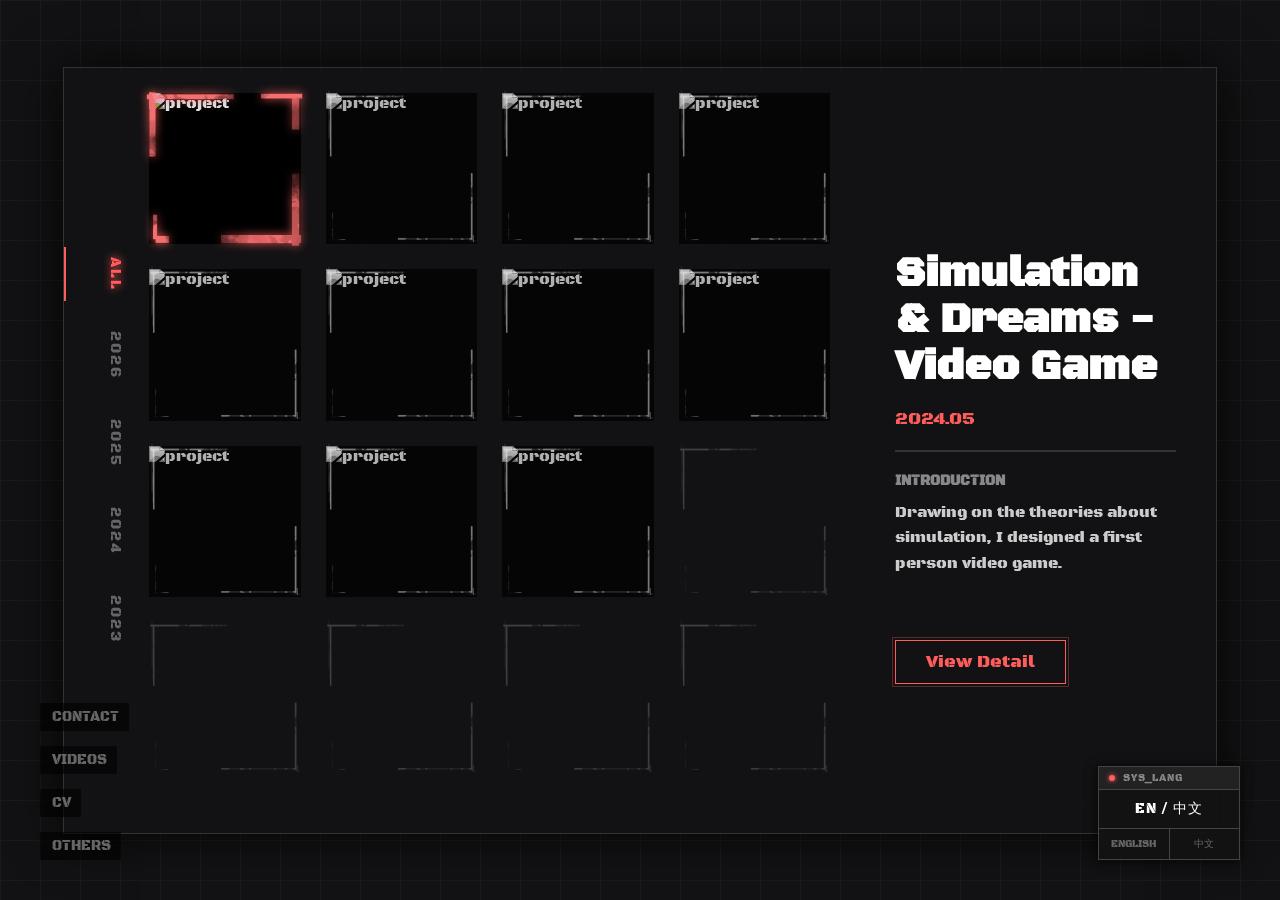
==== commit 0501edba: "修改RoboWorld3.html" ====
--- a/index.html
+++ b/index.html
@@ -1,102 +1,102 @@
-<!DOCTYPE html>
-<html lang="en">
-<head>
-    <meta charset="UTF-8">
-    <meta name="viewport" content="width=device-width, initial-scale=1.0">
-    <title>Berit's Web</title>
-    <script src="https://cdn.tailwindcss.com"></script>
-    
-    <link rel="preconnect" href="https://fonts.googleapis.com">
-    <link rel="preconnect" href="https://fonts.gstatic.com" crossorigin>
-    <link href="https://fonts.googleapis.com/css2?family=Black+Ops+One&family=Noto+Sans+SC:wght@100..900&display=swap" rel="stylesheet">
-    
-    <link rel="stylesheet" href="styles.css">
-</head>
-
-<body class="lang-en"> 
-    
-    <div id="orientation-lock">
-        <div class="lock-content">
-            <div class="lock-icon">⟳</div>
-            <h2 class="lock-title">SYSTEM LOCKED</h2>
-            <p class="lock-msg">PLEASE ROTATE DEVICE<br>TO ACCESS ARCHIVE</p>
-            <div class="lock-scan-line"></div>
-        </div>
-    </div>
-
-    <div id="language-tag">
-        <div class="tag-header">
-            <div class="led-light"></div>
-            <span class="tag-title">SYS_LANG</span>
-        </div>
-        <div class="tag-display" id="current-lang-display">EN / 中文</div>
-        <div class="tag-controls">
-            <button class="lang-btn" data-lang="en">ENGLISH</button>
-            <div class="divider"></div>
-            <button class="lang-btn" data-lang="zh">中文</button>
-        </div>
-    </div>
-
-    <div id="app-container">
-        
-        <div id="bg-overlay"></div>
-
-        <aside id="sidebar">
-            <div class="year-filter active" data-year="All" data-i18n="filter.all">ALL</div>
-            <div class="year-filter" data-year="2025">2025</div>
-            <div class="year-filter" data-year="2024">2024</div>
-            <div class="year-filter" data-year="2023">2023</div>
-            <div class="year-filter" data-year="2022">2022</div>
-        </aside>
-
-        <section id="work-grid-area">
-            </section>
-
-        <section id="detail-panel">
-            <div id="detail-content">
-                <h1 id="work-title">SELECT WORK</h1>
-                <p id="work-time">TIME_STAMP</p>
-                
-                <div class="divider-line"></div>
-
-                <h2 class="section-label" data-i18n="label.intro">Introduction</h2>
-                <div id="work-intro-text">
-                    </div>
-            </div>
-            
-            <button id="view-detail-btn">
-                <span data-i18n="btn.view">View Detail</span>
-                <div class="btn-frame"></div>
-            </button>
-        </section>
-
-    </div>
-
-    <nav id="footer-nav">
-        <a href="#" id="contact-btn" class="footer-btn" data-i18n="nav.contact">Contact</a>
-
-        <div class="nav-group">
-            <span class="footer-btn" data-i18n="nav.video">Videos</span>
-            <div class="popup-menu">
-                <a href="https://www.youtube.com/" target="_blank" class="popup-link">YOUTUBE</a>
-                <a href="https://www.bilibili.com/" target="_blank" class="popup-link">BILIBILI</a>
-            </div>
-        </div>
-        
-        <a href="indexCV.html" class="footer-btn" data-i18n="nav.cv">CV</a>
-
-        <div class="nav-group">
-            <span class="footer-btn" data-i18n="nav.other">Others</span>
-            <div class="popup-menu">
-                <a href="https://berit252.github.io/SPW/" target="_blank" class="popup-link">SPW 1.1</a>
-                <a href="https://berit252.github.io/SPW2.0/" target="_blank" class="popup-link">SPW 2.0</a>
-                <a href="https://berittang252.artstation.com/" target="_blank" class="popup-link">ArtStation</a>
-            </div>
-        </div>
-    </nav>
-
-    <script src="script.js"></script>
-
-</body>
-
-</html>
+<!DOCTYPE html>
+<html lang="en">
+<head>
+    <meta charset="UTF-8">
+    <meta name="viewport" content="width=device-width, initial-scale=1.0">
+    <title>Berit's Web</title>
+    <script src="https://cdn.tailwindcss.com"></script>
+    
+    <link rel="preconnect" href="https://fonts.googleapis.com">
+    <link rel="preconnect" href="https://fonts.gstatic.com" crossorigin>
+    <link href="https://fonts.googleapis.com/css2?family=Black+Ops+One&family=Noto+Sans+SC:wght@100..900&display=swap" rel="stylesheet">
+    
+    <link rel="stylesheet" href="styles.css">
+</head>
+
+<body class="lang-en"> 
+    
+    <div id="orientation-lock">
+        <div class="lock-content">
+            <div class="lock-icon">⟳</div>
+            <h2 class="lock-title">SYSTEM LOCKED</h2>
+            <p class="lock-msg">PLEASE ROTATE DEVICE<br>TO ACCESS ARCHIVE</p>
+            <div class="lock-scan-line"></div>
+        </div>
+    </div>
+
+    <div id="language-tag">
+        <div class="tag-header">
+            <div class="led-light"></div>
+            <span class="tag-title">SYS_LANG</span>
+        </div>
+        <div class="tag-display" id="current-lang-display">EN / 中文</div>
+        <div class="tag-controls">
+            <button class="lang-btn" data-lang="en">ENGLISH</button>
+            <div class="divider"></div>
+            <button class="lang-btn" data-lang="zh">中文</button>
+        </div>
+    </div>
+
+    <div id="app-container">
+        
+        <div id="bg-overlay"></div>
+
+        <aside id="sidebar">
+            <div class="year-filter active" data-year="All" data-i18n="filter.all">ALL</div>
+            <div class="year-filter" data-year="2026">2026</div>
+            <div class="year-filter" data-year="2025">2025</div>
+            <div class="year-filter" data-year="2024">2024</div>
+            <div class="year-filter" data-year="2023">2023</div>
+        </aside>
+
+        <section id="work-grid-area">
+            </section>
+
+        <section id="detail-panel">
+            <div id="detail-content">
+                <h1 id="work-title">SELECT WORK</h1>
+                <p id="work-time">TIME_STAMP</p>
+                
+                <div class="divider-line"></div>
+
+                <h2 class="section-label" data-i18n="label.intro">Introduction</h2>
+                <div id="work-intro-text">
+                    </div>
+            </div>
+            
+            <button id="view-detail-btn">
+                <span data-i18n="btn.view">View Detail</span>
+                <div class="btn-frame"></div>
+            </button>
+        </section>
+
+    </div>
+
+    <nav id="footer-nav">
+        <a href="#" id="contact-btn" class="footer-btn" data-i18n="nav.contact">Contact</a>
+
+        <div class="nav-group">
+            <span class="footer-btn" data-i18n="nav.video">Videos</span>
+            <div class="popup-menu">
+                <a href="https://www.youtube.com/" target="_blank" class="popup-link">YOUTUBE</a>
+                <a href="https://www.bilibili.com/" target="_blank" class="popup-link">BILIBILI</a>
+            </div>
+        </div>
+        
+        <a href="indexCV.html" class="footer-btn" data-i18n="nav.cv">CV</a>
+
+        <div class="nav-group">
+            <span class="footer-btn" data-i18n="nav.other">Others</span>
+            <div class="popup-menu">
+                <a href="https://berit252.github.io/SPW/" target="_blank" class="popup-link">SPW 1.1</a>
+                <a href="https://berit252.github.io/SPW2.0/" target="_blank" class="popup-link">SPW 2.0</a>
+                <a href="https://berittang252.artstation.com/" target="_blank" class="popup-link">ArtStation</a>
+            </div>
+        </div>
+    </nav>
+
+    <script src="script.js"></script>
+
+</body>
+
+</html>
